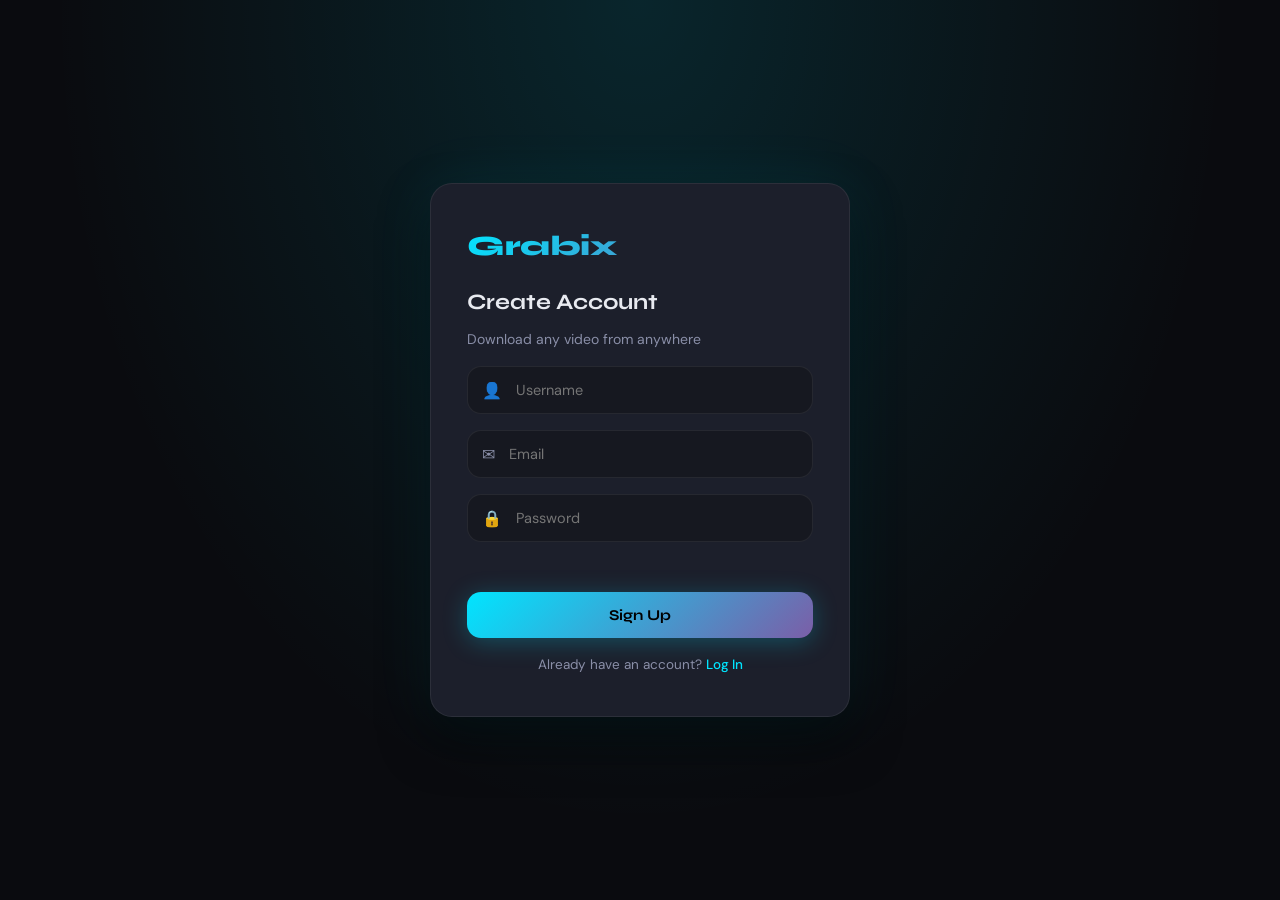
==== index.html @ 86f29184 "Add files via upload" ====
<!DOCTYPE html>
<html lang="en">
<head>
  <meta charset="UTF-8"/>
  <meta name="viewport" content="width=device-width, initial-scale=1.0"/>
  <title>Grabix — Online Video Downloader</title>
  <link href="https://fonts.googleapis.com/css2?family=Syne:wght@400;600;700;800&family=DM+Sans:wght@300;400;500&display=swap" rel="stylesheet"/>
  <script src="https://cdn.jsdelivr.net/npm/@emailjs/browser@4/dist/email.min.js" crossorigin="anonymous"></script>
  <style>
/* ================================================================
   GRABIX – style.css  (Online Video Downloader Edition)
================================================================ */
:root {
  --bg:        #0a0b0f;
  --bg2:       #101218;
  --bg3:       #161820;
  --surface:   #1c1f2b;
  --surface2:  #232638;
  --border:    rgba(255,255,255,0.07);
  --accent:    #00e5ff;
  --accent2:   #7b5ea7;
  --accent3:   #ff4d6d;
  --text:      #e8eaf0;
  --text-dim:  #8a8fa8;
  --success:   #00e676;
  --radius:    14px;
  --radius-lg: 22px;
  --nav-h:     68px;
  --transition:0.3s cubic-bezier(0.4,0,0.2,1);
}
*,*::before,*::after{box-sizing:border-box;margin:0;padding:0;}
html{scroll-behavior:smooth;}
body{background:var(--bg);color:var(--text);font-family:'DM Sans',sans-serif;font-size:16px;line-height:1.6;min-height:100vh;overflow-x:hidden;}
a{cursor:pointer;text-decoration:none;}
ul{list-style:none;}
input,textarea,button,select{font-family:inherit;}
.hidden{display:none!important;}

/* Particle canvas */
#particleCanvas{position:fixed;inset:0;z-index:0;pointer-events:none;}

/* ================================================================
   AUTH
================================================================ */
.auth-overlay{position:fixed;inset:0;z-index:100;display:flex;align-items:center;justify-content:center;background:radial-gradient(ellipse at 50% 0%,rgba(0,229,255,.12) 0%,transparent 65%),var(--bg);padding:20px;}
.auth-card{display:none;flex-direction:column;gap:16px;background:var(--surface);border:1px solid var(--border);border-radius:var(--radius-lg);padding:40px 36px;width:100%;max-width:420px;box-shadow:0 0 60px rgba(0,229,255,.08),0 24px 48px rgba(0,0,0,.5);animation:cardIn .45s cubic-bezier(0.34,1.56,0.64,1) both;}
.auth-card.active{display:flex;}
@keyframes cardIn{from{opacity:0;transform:translateY(28px) scale(.96)}to{opacity:1;transform:translateY(0) scale(1)}}
.auth-logo{font-family:'Syne',sans-serif;font-size:28px;font-weight:800;letter-spacing:-.5px;background:linear-gradient(135deg,var(--accent),var(--accent2));-webkit-background-clip:text;-webkit-text-fill-color:transparent;background-clip:text;}
.auth-card h2{font-family:'Syne',sans-serif;font-size:22px;font-weight:700;}
.auth-sub{color:var(--text-dim);font-size:14px;margin-top:-8px;}
.input-group{position:relative;display:flex;align-items:center;background:var(--bg3);border:1px solid var(--border);border-radius:var(--radius);overflow:hidden;transition:border-color var(--transition),box-shadow var(--transition);}
.input-group:focus-within{border-color:var(--accent);box-shadow:0 0 0 3px rgba(0,229,255,.12);}
.input-icon{padding:0 14px;font-size:16px;color:var(--text-dim);flex-shrink:0;user-select:none;}
.input-icon.top{align-self:flex-start;padding-top:14px;}
.input-group input,.input-group textarea{flex:1;background:transparent;border:none;outline:none;color:var(--text);font-size:14.5px;padding:14px 14px 14px 0;}
.input-group textarea{resize:none;}
.auth-error{color:var(--accent3);font-size:13px;min-height:18px;}
.success-msg{color:var(--success);font-size:14px;padding:12px 16px;background:rgba(0,230,118,.08);border-radius:var(--radius);border:1px solid rgba(0,230,118,.2);text-align:center;}
.btn-primary{background:linear-gradient(135deg,var(--accent) 0%,var(--accent2) 100%);color:#000;font-family:'Syne',sans-serif;font-weight:700;font-size:15px;border:none;border-radius:var(--radius);padding:14px 28px;cursor:pointer;transition:transform var(--transition),box-shadow var(--transition),filter var(--transition);box-shadow:0 4px 24px rgba(0,229,255,.25);}
.btn-primary:hover{transform:translateY(-2px);box-shadow:0 8px 32px rgba(0,229,255,.4);filter:brightness(1.1);}
.btn-primary:active{transform:translateY(0);}
.auth-switch{text-align:center;font-size:13.5px;color:var(--text-dim);}
.auth-switch a{color:var(--accent);font-weight:500;}
.auth-switch a:hover{opacity:.75;}

/* ================================================================
   NAVBAR
================================================================ */
.navbar{position:fixed;top:0;left:0;right:0;height:var(--nav-h);z-index:90;display:flex;align-items:center;justify-content:space-between;padding:0 32px;background:rgba(10,11,15,.85);backdrop-filter:blur(18px);border-bottom:1px solid var(--border);}
.nav-logo{font-family:'Syne',sans-serif;font-size:24px;font-weight:800;background:linear-gradient(135deg,var(--accent),var(--accent2));-webkit-background-clip:text;-webkit-text-fill-color:transparent;background-clip:text;}
.nav-links{display:flex;align-items:center;gap:4px;}
.nav-link{color:var(--text-dim);font-size:14.5px;font-weight:500;padding:8px 16px;border-radius:9px;transition:color var(--transition),background var(--transition);display:block;cursor:pointer;}
.nav-link:hover,.nav-link.active{color:var(--text);background:var(--surface2);}
.nav-link.active{color:var(--accent);}
.btn-logout{background:transparent;border:1px solid var(--accent3);color:var(--accent3);font-size:13px;font-weight:600;padding:8px 18px;border-radius:9px;cursor:pointer;transition:background var(--transition),color var(--transition);margin-left:8px;}
.btn-logout:hover{background:var(--accent3);color:#fff;}
.hamburger{display:none;flex-direction:column;gap:5px;background:none;border:none;cursor:pointer;padding:6px;z-index:95;}
.hamburger span{display:block;width:24px;height:2px;background:var(--text);border-radius:2px;transition:transform var(--transition),opacity var(--transition);}
.hamburger.open span:nth-child(1){transform:translateY(7px) rotate(45deg);}
.hamburger.open span:nth-child(2){opacity:0;}
.hamburger.open span:nth-child(3){transform:translateY(-7px) rotate(-45deg);}

/* ================================================================
   SECTIONS
================================================================ */
.section{display:none;min-height:100vh;padding-top:var(--nav-h);}
.section.active-section{display:flex;}

/* ── HOME ── */
#home{align-items:center;justify-content:center;text-align:center;position:relative;overflow:hidden;}
#home::before,#home::after{content:'';position:absolute;border-radius:50%;filter:blur(90px);pointer-events:none;}
#home::before{width:500px;height:500px;background:rgba(0,229,255,.07);top:-100px;left:-120px;}
#home::after{width:400px;height:400px;background:rgba(123,94,167,.1);bottom:-80px;right:-80px;}
.hero-content{position:relative;z-index:2;display:flex;flex-direction:column;align-items:center;gap:24px;max-width:680px;padding:40px 24px;animation:heroIn .7s cubic-bezier(0.34,1.56,0.64,1) both;}
@keyframes heroIn{from{opacity:0;transform:translateY(36px)}to{opacity:1;transform:translateY(0)}}
.hero-badge{display:inline-flex;align-items:center;gap:6px;font-size:13px;font-weight:600;letter-spacing:.5px;text-transform:uppercase;padding:6px 16px;border-radius:99px;background:rgba(0,229,255,.1);border:1px solid rgba(0,229,255,.25);color:var(--accent);}
.hero-title{font-family:'Syne',sans-serif;font-size:clamp(42px,8vw,80px);font-weight:800;line-height:1.05;letter-spacing:-2px;}
.gradient-text{background:linear-gradient(90deg,var(--accent),#a78bfa,var(--accent3));background-size:200%;-webkit-background-clip:text;-webkit-text-fill-color:transparent;background-clip:text;animation:gradShift 4s ease infinite;}
@keyframes gradShift{0%{background-position:0% 50%}50%{background-position:100% 50%}100%{background-position:0% 50%}}
.hero-sub{color:var(--text-dim);font-size:17px;max-width:480px;}

/* CTA Button */
.cta-btn{display:inline-flex;align-items:center;gap:12px;background:linear-gradient(135deg,var(--accent),var(--accent2));color:#000;font-family:'Syne',sans-serif;font-size:18px;font-weight:700;border:none;border-radius:99px;padding:18px 40px;cursor:pointer;transition:transform .25s,box-shadow .25s;box-shadow:0 0 28px rgba(0,229,255,.35);animation:pulse 2.8s ease-in-out infinite;}
.cta-btn:hover{transform:translateY(-3px) scale(1.03);box-shadow:0 0 50px rgba(0,229,255,.55);animation:none;}
.cta-arrow{font-size:20px;transition:transform .2s;}
.cta-btn:hover .cta-arrow{transform:translateX(4px);}
@keyframes pulse{0%,100%{box-shadow:0 0 28px rgba(0,229,255,.35)}50%{box-shadow:0 0 52px rgba(0,229,255,.6)}}

/* Platform badges */
.platform-badges{display:flex;flex-wrap:wrap;justify-content:center;gap:10px;}
.badge{font-size:13px;padding:6px 14px;border-radius:99px;background:var(--surface);border:1px solid var(--border);color:var(--text-dim);transition:border-color var(--transition),color var(--transition);}
.badge:hover{border-color:var(--accent);color:var(--accent);}

/* ── DOWNLOADER SECTION ── */
#downloader{display:none;justify-content:center;}
#downloader.active-section{display:flex;}
.downloader-inner{max-width:760px;width:100%;margin:0 auto;padding:60px 24px 80px;}
.section-title{font-family:'Syne',sans-serif;font-size:clamp(32px,5vw,52px);font-weight:800;letter-spacing:-1.5px;background:linear-gradient(135deg,var(--text) 60%,var(--accent));-webkit-background-clip:text;-webkit-text-fill-color:transparent;background-clip:text;margin-bottom:12px;}
.section-sub{color:var(--text-dim);font-size:16px;margin-bottom:36px;}

/* Tool card */
.dl-tool-card{background:var(--surface);border:1px solid var(--border);border-radius:var(--radius-lg);padding:36px 32px;display:flex;flex-direction:column;gap:20px;box-shadow:0 0 60px rgba(0,229,255,.05);margin-bottom:40px;}

/* URL input */
.url-input-wrap{display:flex;align-items:center;background:var(--bg3);border:1px solid var(--border);border-radius:var(--radius);overflow:hidden;transition:border-color var(--transition),box-shadow var(--transition);}
.url-input-wrap:focus-within{border-color:var(--accent);box-shadow:0 0 0 3px rgba(0,229,255,.12);}
.url-icon{padding:0 14px;font-size:18px;flex-shrink:0;}
.url-input-wrap input{flex:1;background:transparent;border:none;outline:none;color:var(--text);font-size:15px;padding:16px 8px 16px 0;}
.clear-btn{background:none;border:none;color:var(--text-dim);font-size:16px;padding:0 16px;cursor:pointer;transition:color var(--transition);}
.clear-btn:hover{color:var(--accent3);}

/* Options row */
.options-row{display:flex;gap:16px;}
.option-group{flex:1;display:flex;flex-direction:column;gap:8px;}
.option-group label{font-size:12px;font-weight:600;text-transform:uppercase;letter-spacing:.5px;color:var(--text-dim);}
.option-group select{background:var(--bg3);border:1px solid var(--border);border-radius:var(--radius);color:var(--text);font-size:14px;padding:12px 14px;outline:none;cursor:pointer;transition:border-color var(--transition);}
.option-group select:focus{border-color:var(--accent);}

/* Grab button */
.grab-btn{display:flex;align-items:center;justify-content:center;gap:12px;background:linear-gradient(135deg,var(--accent),var(--accent2));color:#000;font-family:'Syne',sans-serif;font-size:18px;font-weight:700;border:none;border-radius:var(--radius);padding:18px;cursor:pointer;position:relative;overflow:hidden;transition:transform .25s,box-shadow .25s,filter .25s;box-shadow:0 4px 28px rgba(0,229,255,.3);}
.grab-btn::after{content:'';position:absolute;top:-50%;left:-75%;width:50%;height:200%;background:linear-gradient(90deg,transparent,rgba(255,255,255,.2),transparent);transform:skewX(-20deg);transition:left .6s ease;}
.grab-btn:hover::after{left:130%;}
.grab-btn:hover{transform:translateY(-2px);box-shadow:0 8px 40px rgba(0,229,255,.5);filter:brightness(1.08);}
.grab-btn:active{transform:scale(.98);}
.grab-btn:disabled{opacity:.5;cursor:not-allowed;}
.grab-icon{font-size:20px;}

/* Status */
.grab-status{padding:14px 18px;border-radius:var(--radius);font-size:14.5px;text-align:center;background:var(--bg3);border:1px solid var(--border);animation:fadeIn .3s ease;}
.grab-status.loading{color:var(--accent);border-color:rgba(0,229,255,.2);}
.grab-status.error{color:var(--accent3);border-color:rgba(255,77,109,.2);background:rgba(255,77,109,.06);}
@keyframes fadeIn{from{opacity:0}to{opacity:1}}

/* Result card */
.result-card{background:var(--bg3);border:1px solid rgba(0,229,255,.2);border-radius:var(--radius);padding:20px;display:flex;align-items:center;justify-content:space-between;gap:16px;animation:fadeIn .4s ease;}
.result-info{display:flex;align-items:center;gap:14px;flex:1;min-width:0;}
.result-thumb{width:80px;height:52px;object-fit:cover;border-radius:8px;flex-shrink:0;background:var(--surface2);}
.result-meta{min-width:0;}
.result-title{font-size:14px;font-weight:600;white-space:nowrap;overflow:hidden;text-overflow:ellipsis;margin-bottom:4px;}
.result-site{font-size:12px;color:var(--accent);text-transform:uppercase;letter-spacing:.5px;}
.dl-link-btn{display:inline-flex;align-items:center;gap:8px;background:linear-gradient(135deg,var(--accent),var(--accent2));color:#000;font-family:'Syne',sans-serif;font-weight:700;font-size:14px;padding:12px 22px;border-radius:99px;white-space:nowrap;transition:transform .2s,box-shadow .2s;box-shadow:0 4px 16px rgba(0,229,255,.25);}
.dl-link-btn:hover{transform:translateY(-2px);box-shadow:0 8px 28px rgba(0,229,255,.4);}

/* How it works */
.how-grid{display:grid;grid-template-columns:repeat(3,1fr);gap:16px;}
.how-card{background:var(--surface);border:1px solid var(--border);border-radius:var(--radius-lg);padding:28px 22px;text-align:center;transition:border-color var(--transition),transform var(--transition);}
.how-card:hover{border-color:rgba(0,229,255,.3);transform:translateY(-3px);}
.how-num{display:inline-flex;align-items:center;justify-content:center;width:40px;height:40px;border-radius:50%;background:linear-gradient(135deg,var(--accent),var(--accent2));color:#000;font-family:'Syne',sans-serif;font-weight:800;font-size:18px;margin-bottom:12px;}
.how-card h3{font-family:'Syne',sans-serif;font-weight:700;font-size:16px;margin-bottom:8px;}
.how-card p{color:var(--text-dim);font-size:13.5px;line-height:1.6;}

/* ── ABOUT ── */
#about{display:none;justify-content:center;}
#about.active-section{display:flex;}
.section-inner{max-width:860px;width:100%;margin:0 auto;padding:80px 24px 100px;}
.about-grid{display:grid;grid-template-columns:repeat(3,1fr);gap:20px;}
.about-card{background:var(--surface);border:1px solid var(--border);border-radius:var(--radius-lg);padding:32px 28px;display:flex;flex-direction:column;gap:12px;transition:border-color var(--transition),transform var(--transition);}
.about-card:hover{border-color:rgba(0,229,255,.3);transform:translateY(-4px);}
.about-card.full-width{grid-column:1/-1;}
.about-icon{font-size:32px;}
.about-card h3{font-family:'Syne',sans-serif;font-size:17px;font-weight:700;}
.about-card p{color:var(--text-dim);font-size:14.5px;line-height:1.7;}

/* ── CONTACT ── */
#contact{display:none;justify-content:center;}
#contact.active-section{display:flex;}
.contact-card{background:var(--surface);border:1px solid var(--border);border-radius:var(--radius-lg);padding:48px 40px;display:flex;flex-direction:column;gap:16px;}
.textarea-group{align-items:flex-start;}

/* ================================================================
   RESPONSIVE
================================================================ */
@media(max-width:768px){
  .navbar{padding:0 20px;}
  .hamburger{display:flex;}
  .nav-links{position:fixed;top:var(--nav-h);left:0;right:0;flex-direction:column;background:rgba(16,18,24,.97);backdrop-filter:blur(20px);padding:20px 24px 32px;gap:6px;border-bottom:1px solid var(--border);transform:translateY(-110%);transition:transform var(--transition);}
  .nav-links.open{transform:translateY(0);}
  .nav-link{padding:12px 16px;font-size:16px;}
  .btn-logout{width:100%;margin:8px 0 0;padding:12px;font-size:15px;}
  .auth-card{padding:32px 24px;}
  .about-grid{grid-template-columns:1fr;}
  .how-grid{grid-template-columns:1fr;}
  .options-row{flex-direction:column;}
  .contact-card{padding:32px 24px;}
  .dl-tool-card{padding:24px 18px;}
  .result-card{flex-direction:column;align-items:flex-start;}
  .dl-link-btn{width:100%;justify-content:center;}
}

  </style>
</head>
<body>
  <canvas id="particleCanvas"></canvas>

  <!-- AUTH -->
  <div id="authOverlay" class="auth-overlay">
    <div id="signupCard" class="auth-card active">
      <div class="auth-logo">Grabix</div>
      <h2>Create Account</h2>
      <p class="auth-sub">Download any video from anywhere</p>
      <div class="input-group"><span class="input-icon">&#128100;</span><input type="text" id="su-username" placeholder="Username" autocomplete="off"/></div>
      <div class="input-group"><span class="input-icon">&#9993;</span><input type="email" id="su-email" placeholder="Email" autocomplete="off"/></div>
      <div class="input-group"><span class="input-icon">&#128274;</span><input type="password" id="su-password" placeholder="Password"/></div>
      <div id="su-error" class="auth-error"></div>
      <button class="btn-primary" onclick="handleSignup()">Sign Up</button>
      <p class="auth-switch">Already have an account? <a onclick="showLogin()">Log In</a></p>
    </div>
    <div id="loginCard" class="auth-card">
      <div class="auth-logo">Grabix</div>
      <h2>Welcome Back</h2>
      <p class="auth-sub">Sign in to start downloading</p>
      <div class="input-group"><span class="input-icon">&#9993;</span><input type="email" id="li-email" placeholder="Email" autocomplete="off"/></div>
      <div class="input-group"><span class="input-icon">&#128274;</span><input type="password" id="li-password" placeholder="Password"/></div>
      <div id="li-error" class="auth-error"></div>
      <button class="btn-primary" onclick="handleLogin()">Log In</button>
      <p class="auth-switch">New here? <a onclick="showSignup()">Create an account</a></p>
    </div>
  </div>

  <!-- MAIN APP -->
  <div id="mainApp" class="hidden">
    <nav class="navbar">
      <div class="nav-logo">Grabix</div>
      <button class="hamburger" id="hamburger" onclick="toggleMenu()"><span></span><span></span><span></span></button>
      <ul class="nav-links" id="navLinks">
        <li><a class="nav-link active" onclick="navigate('home')">Home</a></li>
        <li><a class="nav-link" onclick="navigate('downloader')">Downloader</a></li>
        <li><a class="nav-link" onclick="navigate('about')">About Us</a></li>
        <li><a class="nav-link" onclick="navigate('contact')">Contact Support</a></li>
        <li><button class="btn-logout" onclick="logout()">Logout</button></li>
      </ul>
    </nav>

    <!-- HOME -->
    <section id="home" class="section active-section">
      <div class="hero-content">
        <div class="hero-badge">&#9889; Paste &middot; Grab &middot; Done</div>
        <h1 class="hero-title">Download Any<br/><span class="gradient-text">Video Online</span></h1>
        <p class="hero-sub">YouTube, TikTok, Twitter, Instagram and 1000+ sites &mdash; no software, no installs, right in your browser.</p>
        <button class="cta-btn" onclick="navigate('downloader')"><span>Start Downloading</span><span class="cta-arrow">&rarr;</span></button>
        <div class="platform-badges">
          <span class="badge">&#9654; YouTube</span>
          <span class="badge">&#9835; TikTok</span>
          <span class="badge">&#120143; Twitter</span>
          <span class="badge">&#128247; Instagram</span>
          <span class="badge">&#127916; Vimeo</span>
          <span class="badge">+ 1000 more</span>
        </div>
      </div>
    </section>

    <!-- DOWNLOADER -->
    <section id="downloader" class="section">
      <div class="section-inner downloader-inner">
        <h2 class="section-title">Video Downloader</h2>
        <p class="section-sub">Paste any video link and grab it instantly.</p>
        <div class="dl-tool-card">
          <div class="url-input-wrap">
            <span class="url-icon">&#128279;</span>
            <input type="url" id="videoUrl" placeholder="https://youtube.com/watch?v=... or any video URL" autocomplete="off" onkeydown="if(event.key==='Enter') grabVideo()"/>
            <button class="clear-btn" onclick="clearUrl()">&#10005;</button>
          </div>
          <div class="options-row">
            <div class="option-group">
              <label>Quality</label>
              <select id="qualitySelect">
                <option value="max">Best Quality</option>
                <option value="1080">1080p</option>
                <option value="720">720p</option>
                <option value="480">480p</option>
                <option value="360">360p</option>
              </select>
            </div>
            <div class="option-group">
              <label>Format</label>
              <select id="formatSelect">
                <option value="auto">Auto (Best)</option>
                <option value="mp4">MP4</option>
                <option value="mp3">Audio Only (MP3)</option>
              </select>
            </div>
          </div>
          <button class="grab-btn" id="grabBtn" onclick="grabVideo()">
            <span class="grab-icon">&#11015;</span>
            <span class="grab-label">Grab Video</span>
          </button>
          <div id="grabStatus" class="grab-status hidden"></div>
          <div id="resultCard" class="result-card hidden">
            <div class="result-info">
              <img id="resultThumb" src="" alt="" class="result-thumb"/>
              <div class="result-meta">
                <p id="resultTitle" class="result-title"></p>
                <p id="resultSite" class="result-site"></p>
              </div>
            </div>
            <a id="downloadLink" class="dl-link-btn" target="_blank" rel="noopener">&#11015; Download</a>
          </div>
        </div>
        <div class="how-grid">
          <div class="how-card"><span class="how-num">1</span><h3>Paste URL</h3><p>Copy the link of any video from YouTube, TikTok, Instagram or 1000+ sites.</p></div>
          <div class="how-card"><span class="how-num">2</span><h3>Pick Quality</h3><p>Choose your preferred resolution and format.</p></div>
          <div class="how-card"><span class="how-num">3</span><h3>Download</h3><p>Hit Grab and your video saves directly to your device.</p></div>
        </div>
      </div>
    </section>

    <!-- ABOUT -->
    <section id="about" class="section">
      <div class="section-inner">
        <h2 class="section-title">About Us</h2>
        <div class="about-grid">
          <div class="about-card"><span class="about-icon">&#128640;</span><h3>Lightning Fast</h3><p>Grabix fetches your video directly from the source &mdash; no waiting, no queues.</p></div>
          <div class="about-card"><span class="about-icon">&#128272;</span><h3>Private &amp; Secure</h3><p>We never store your URLs or downloaded files.</p></div>
          <div class="about-card"><span class="about-icon">&#127757;</span><h3>1000+ Sites</h3><p>YouTube, TikTok, Twitter/X, Instagram, Facebook, Vimeo, Reddit and more.</p></div>
          <div class="about-card full-width"><span class="about-icon">&#128161;</span><h3>Our Story</h3><p>Grabix was built with one mission: make saving videos effortless. No installs, no ads, no bloat &mdash; just paste a link and get your video.</p></div>
        </div>
      </div>
    </section>

    <!-- CONTACT -->
    <section id="contact" class="section">
      <div class="section-inner">
        <h2 class="section-title">Contact Support</h2>
        <p class="section-sub">Having trouble? We&rsquo;re here to help 24/7.</p>
        <div class="contact-card">
          <div class="input-group"><span class="input-icon">&#128100;</span><input type="text" id="c-name" placeholder="Your Name"/></div>
          <div class="input-group"><span class="input-icon">&#9993;</span><input type="email" id="c-email" placeholder="Your Email"/></div>
          <div class="input-group textarea-group"><span class="input-icon top">&#128172;</span><textarea id="c-msg" placeholder="Your message..." rows="5"></textarea></div>
          <div id="contact-error" class="auth-error"></div>
          <button class="btn-primary" onclick="submitContact()">Send Message</button>
          <div id="contact-success" class="success-msg hidden">&#10003; Message sent! We'll get back to you within 24 hours.</div>
        </div>
      </div>
    </section>
  </div>

  <script>
/* GRABIX - script.js */

document.addEventListener('DOMContentLoaded', function() {
  initParticles();
  checkSession();
  initEmailJS();
});

/* AUTH */
var _memUsers = [];
var _memSession = false;

function getUsers() {
  try { return JSON.parse(localStorage.getItem('grabix_users') || '[]'); }
  catch(e) { return _memUsers; }
}
function saveUsers(u) {
  _memUsers = u;
  try { localStorage.setItem('grabix_users', JSON.stringify(u)); } catch(e) {}
}
function setSession(email) {
  _memSession = email;
  try { localStorage.setItem('grabix_session', email); } catch(e) {}
}
function getSession() {
  if (_memSession) return _memSession;
  try { return localStorage.getItem('grabix_session'); } catch(e) { return null; }
}
function clearSession() {
  _memSession = false;
  try { localStorage.removeItem('grabix_session'); } catch(e) {}
}

function checkSession() {
  if (getSession()) showApp();
}

function showLogin() {
  document.getElementById('signupCard').classList.remove('active');
  document.getElementById('loginCard').classList.add('active');
  clearErrors();
}
function showSignup() {
  document.getElementById('loginCard').classList.remove('active');
  document.getElementById('signupCard').classList.add('active');
  clearErrors();
}
function clearErrors() {
  document.getElementById('su-error').textContent = '';
  document.getElementById('li-error').textContent = '';
}

function handleSignup() {
  var username = document.getElementById('su-username').value.trim();
  var email    = document.getElementById('su-email').value.trim().toLowerCase();
  var password = document.getElementById('su-password').value;
  var errEl    = document.getElementById('su-error');

  // Check all fields filled
  if (!username || !email || !password) {
    errEl.textContent = 'Please fill in all fields.';
    return;
  }

  // Validate username (min 3 chars, no spaces)
  if (username.length < 3) {
    errEl.textContent = 'Username must be at least 3 characters.';
    return;
  }

  // Validate email format
  var emailRegex = /^[^\s@]+@[^\s@]+\.[^\s@]{2,}$/;
  if (!emailRegex.test(email)) {
    errEl.textContent = 'Please enter a valid email address (e.g. name@gmail.com).';
    return;
  }

  // Validate password strength
  if (password.length < 8) {
    errEl.textContent = 'Password must be at least 8 characters.';
    return;
  }
  if (!/[A-Z]/.test(password)) {
    errEl.textContent = 'Password must contain at least one uppercase letter.';
    return;
  }
  if (!/[0-9]/.test(password)) {
    errEl.textContent = 'Password must contain at least one number.';
    return;
  }

  var users = getUsers();
  if (users.find(function(u){ return u.email === email; })) {
    errEl.textContent = 'An account with this email already exists.';
    return;
  }

  users.push({ username: username, email: email, password: password });
  saveUsers(users);
  setSession(email);
  showApp();
}

function handleLogin() {
  var email    = document.getElementById('li-email').value.trim().toLowerCase();
  var password = document.getElementById('li-password').value;
  var errEl    = document.getElementById('li-error');
  if (!email || !password) { errEl.textContent = 'Please fill in all fields.'; return; }
  var user = getUsers().find(function(u){ return u.email === email && u.password === password; });
  if (!user) { errEl.textContent = 'Incorrect email or password.'; return; }
  setSession(email);
  showApp();
}

function logout() { clearSession(); location.reload(); }

function showApp() {
  var overlay = document.getElementById('authOverlay');
  overlay.style.transition = 'opacity 0.5s ease';
  overlay.style.opacity = '0';
  setTimeout(function() {
    overlay.classList.add('hidden');
    document.getElementById('mainApp').classList.remove('hidden');
    navigate('home');
  }, 500);
}

/* NAVIGATION */
function navigate(id) {
  document.querySelectorAll('.section').forEach(function(s) {
    s.classList.remove('active-section');
    s.style.display = 'none';
  });
  var target = document.getElementById(id);
  if (target) {
    target.style.display = 'flex';
    requestAnimationFrame(function(){ target.classList.add('active-section'); });
  }
  document.querySelectorAll('.nav-link').forEach(function(a) {
    a.classList.remove('active');
    if (a.getAttribute('onclick') && a.getAttribute('onclick').indexOf("'" + id + "'") !== -1) {
      a.classList.add('active');
    }
  });
  closeMenu();
}

function toggleMenu() {
  document.getElementById('hamburger').classList.toggle('open');
  document.getElementById('navLinks').classList.toggle('open');
}
function closeMenu() {
  document.getElementById('hamburger').classList.remove('open');
  document.getElementById('navLinks').classList.remove('open');
}

/* VIDEO DOWNLOADER - powered by Cobalt API */
function clearUrl() {
  document.getElementById('videoUrl').value = '';
  document.getElementById('videoUrl').focus();
  document.getElementById('grabStatus').classList.add('hidden');
  document.getElementById('resultCard').classList.add('hidden');
}

function grabVideo() {
  var url      = document.getElementById('videoUrl').value.trim();
  var statusEl = document.getElementById('grabStatus');
  var resultEl = document.getElementById('resultCard');
  var grabBtn  = document.getElementById('grabBtn');

  resultEl.classList.add('hidden');
  statusEl.className = 'grab-status loading';
  statusEl.classList.remove('hidden');
  statusEl.textContent = 'Fetching video info...';

  if (!url) { showError('Please paste a video URL first.'); return; }
  if (url.indexOf('http') !== 0) { showError('Please enter a valid URL starting with https://'); return; }

  grabBtn.disabled = true;
  grabBtn.querySelector('.grab-label').textContent = 'Processing...';

  // Get video info from our server
  fetch('/info', {
    method: 'POST',
    headers: { 'Content-Type': 'application/json' },
    body: JSON.stringify({ url: url })
  })
  .then(function(r) { return r.json(); })
  .then(function(info) {
    if (info.error) {
      // Still show the result card with cobalt fallback
    }
    var site  = info.site || extractSiteFromUrl(url);
    var title = info.title || (site + ' video');
    var ytId  = extractYouTubeId(url);
    var thumb = info.thumbnail || (ytId ? 'https://img.youtube.com/vi/' + ytId + '/mqdefault.jpg' : '');

    statusEl.classList.add('hidden');
    document.getElementById('resultTitle').textContent = title;
    document.getElementById('resultSite').textContent  = site + ' - Click Download to save';

    var thumbEl = document.getElementById('resultThumb');
    if (thumb) { thumbEl.src = thumb; thumbEl.style.display = 'block'; }
    else { thumbEl.style.display = 'none'; }

    var dlLink = document.getElementById('downloadLink');
    dlLink.href = '#';
    dlLink.textContent = 'Download Video';
    dlLink.onclick = function(e) {
      e.preventDefault();
      var isYT = url.indexOf('youtube.com') !== -1 || url.indexOf('youtu.be') !== -1;
      if (isYT) {
        window.open('https://loader.to/en//' + encodeURIComponent(url), '_blank');
      } else {
        window.open('https://cobalt.tools/#' + encodeURIComponent(url), '_blank');
      }
    };

    resultEl.classList.remove('hidden');
    grabBtn.disabled = false;
    grabBtn.querySelector('.grab-label').textContent = 'Grab Video';
    playSuccessSound();
  })
  .catch(function() {
    // Even on error, show cobalt fallback
    var site  = extractSiteFromUrl(url);
    var ytId  = extractYouTubeId(url);
    var thumb = ytId ? 'https://img.youtube.com/vi/' + ytId + '/mqdefault.jpg' : '';

    statusEl.classList.add('hidden');
    document.getElementById('resultTitle').textContent = site + ' video ready';
    document.getElementById('resultSite').textContent  = 'Click Download to save';

    var thumbEl = document.getElementById('resultThumb');
    if (thumb) { thumbEl.src = thumb; thumbEl.style.display = 'block'; }
    else { thumbEl.style.display = 'none'; }

    var dlLink = document.getElementById('downloadLink');
    dlLink.href = '#';
    dlLink.textContent = 'Download Video';
    dlLink.onclick = function(e) {
      e.preventDefault();
      var isYT = url.indexOf('youtube.com') !== -1 || url.indexOf('youtu.be') !== -1;
      if (isYT) {
        window.open('https://loader.to/en//' + encodeURIComponent(url), '_blank');
      } else {
        window.open('https://cobalt.tools/#' + encodeURIComponent(url), '_blank');
      }
    };

    resultEl.classList.remove('hidden');
    grabBtn.disabled = false;
    grabBtn.querySelector('.grab-label').textContent = 'Grab Video';
    playSuccessSound();
  });
}
function showResult(title, site, thumb, dlUrl) {
  var statusEl = document.getElementById('grabStatus');
  var resultEl = document.getElementById('resultCard');
  statusEl.classList.add('hidden');
  document.getElementById('resultTitle').textContent = title || 'Video Ready';
  document.getElementById('resultSite').textContent  = site  || 'Download ready';
  var thumbEl = document.getElementById('resultThumb');
  if (thumb) { thumbEl.src = thumb; thumbEl.style.display = 'block'; }
  else { thumbEl.style.display = 'none'; }
  var dlLink = document.getElementById('downloadLink');
  dlLink.href = dlUrl;
  dlLink.setAttribute('download', '');
  resultEl.classList.remove('hidden');
}

function showError(msg) {
  var statusEl = document.getElementById('grabStatus');
  statusEl.className = 'grab-status error';
  statusEl.textContent = msg;
  statusEl.classList.remove('hidden');
  document.getElementById('resultCard').classList.add('hidden');
}

function extractSiteFromUrl(url) {
  try {
    var host = new URL(url).hostname.replace('www.', '');
    if (host.indexOf('youtube') !== -1 || host.indexOf('youtu.be') !== -1) return 'YouTube';
    if (host.indexOf('tiktok') !== -1)    return 'TikTok';
    if (host.indexOf('twitter') !== -1 || host.indexOf('x.com') !== -1) return 'Twitter / X';
    if (host.indexOf('instagram') !== -1) return 'Instagram';
    if (host.indexOf('vimeo') !== -1)     return 'Vimeo';
    if (host.indexOf('reddit') !== -1)    return 'Reddit';
    if (host.indexOf('facebook') !== -1)  return 'Facebook';
    return host;
  } catch(e) { return 'Video'; }
}

function extractYouTubeId(url) {
  var m = url.match(/(?:v=|youtu\.be\/|\/embed\/)([a-zA-Z0-9_-]{11})/);
  return m ? m[1] : null;
}

/* EMAILJS */
var EMAILJS_PUBLIC_KEY  = 'I9hb3IS78zZgyT-pk';
var EMAILJS_SERVICE_ID  = 'service_b2tf0va';
var EMAILJS_TEMPLATE_ID = 'template_v06c0rh';
var TO_EMAIL            = 'yards1237@gmail.com';

function initEmailJS() {
  window.addEventListener('load', function() {
    if (typeof emailjs !== 'undefined') emailjs.init({ publicKey: EMAILJS_PUBLIC_KEY });
  });
}

function submitContact() {
  var name   = document.getElementById('c-name').value.trim();
  var email  = document.getElementById('c-email').value.trim();
  var msg    = document.getElementById('c-msg').value.trim();
  var errEl  = document.getElementById('contact-error');
  var sucEl  = document.getElementById('contact-success');
  var btn    = document.querySelector('#contact .btn-primary');

  errEl.textContent = '';
  sucEl.classList.add('hidden');

  if (!name || !email || !msg) { errEl.textContent = 'Please fill in all fields.'; return; }
  if (typeof emailjs === 'undefined') { errEl.textContent = 'Email service not loaded. Check your internet.'; return; }

  btn.disabled = true;
  btn.textContent = 'Sending...';
  emailjs.init({ publicKey: EMAILJS_PUBLIC_KEY });

  emailjs.send(EMAILJS_SERVICE_ID, EMAILJS_TEMPLATE_ID, {
    from_name:  name,
    from_email: email,
    message:    msg,
    to_email:   TO_EMAIL,
    reply_to:   email,
  }).then(function() {
    sucEl.classList.remove('hidden');
    document.getElementById('c-name').value  = '';
    document.getElementById('c-email').value = '';
    document.getElementById('c-msg').value   = '';
  }).catch(function(err) {
    console.error('EmailJS error:', err);
    errEl.textContent = 'Failed to send. Please try again.';
  }).finally(function() {
    btn.disabled = false;
    btn.textContent = 'Send Message';
  });
}

/* SOUND */
var _ctx = null;
function getAudioCtx() {
  if (!_ctx) _ctx = new (window.AudioContext || window.webkitAudioContext)();
  return _ctx;
}
function playSuccessSound() {
  try {
    var ctx = getAudioCtx();
    [523, 659, 784, 1047].forEach(function(freq, i) {
      var osc = ctx.createOscillator();
      var gain = ctx.createGain();
      osc.connect(gain); gain.connect(ctx.destination);
      var t = ctx.currentTime + i * 0.1;
      osc.type = 'sine';
      osc.frequency.setValueAtTime(freq, t);
      gain.gain.setValueAtTime(0.12, t);
      gain.gain.exponentialRampToValueAtTime(0.001, t + 0.3);
      osc.start(t); osc.stop(t + 0.32);
    });
  } catch(e) {}
}

/* PARTICLES */
function initParticles() {
  var canvas = document.getElementById('particleCanvas');
  if (!canvas) return;
  var ctx = canvas.getContext('2d');
  function resize() { canvas.width = window.innerWidth; canvas.height = window.innerHeight; }
  resize();
  window.addEventListener('resize', resize);
  var COUNT = 70, COLOR = '0, 229, 255', CONNECT = 130;
  var particles = [];
  for (var i = 0; i < COUNT; i++) {
    particles.push({
      x: Math.random() * canvas.width,
      y: Math.random() * canvas.height,
      r: Math.random() * 1.8 + 0.4,
      vx: (Math.random() - 0.5) * 0.35,
      vy: (Math.random() - 0.5) * 0.35,
      a: Math.random() * 0.5 + 0.1
    });
  }
  function draw() {
    ctx.clearRect(0, 0, canvas.width, canvas.height);
    particles.forEach(function(p) {
      p.x += p.vx; p.y += p.vy;
      if (p.x < 0) p.x = canvas.width;
      if (p.x > canvas.width) p.x = 0;
      if (p.y < 0) p.y = canvas.height;
      if (p.y > canvas.height) p.y = 0;
      ctx.beginPath();
      ctx.arc(p.x, p.y, p.r, 0, Math.PI * 2);
      ctx.fillStyle = 'rgba(' + COLOR + ',' + p.a + ')';
      ctx.fill();
    });
    for (var i = 0; i < particles.length; i++) {
      for (var j = i + 1; j < particles.length; j++) {
        var dx = particles[i].x - particles[j].x;
        var dy = particles[i].y - particles[j].y;
        var dist = Math.sqrt(dx*dx + dy*dy);
        if (dist < CONNECT) {
          ctx.beginPath();
          ctx.moveTo(particles[i].x, particles[i].y);
          ctx.lineTo(particles[j].x, particles[j].y);
          ctx.strokeStyle = 'rgba(' + COLOR + ',' + (1-dist/CONNECT)*0.18 + ')';
          ctx.lineWidth = 0.8;
          ctx.stroke();
        }
      }
    }
    requestAnimationFrame(draw);
  }
  draw();
}

</script>
</body>
</html>
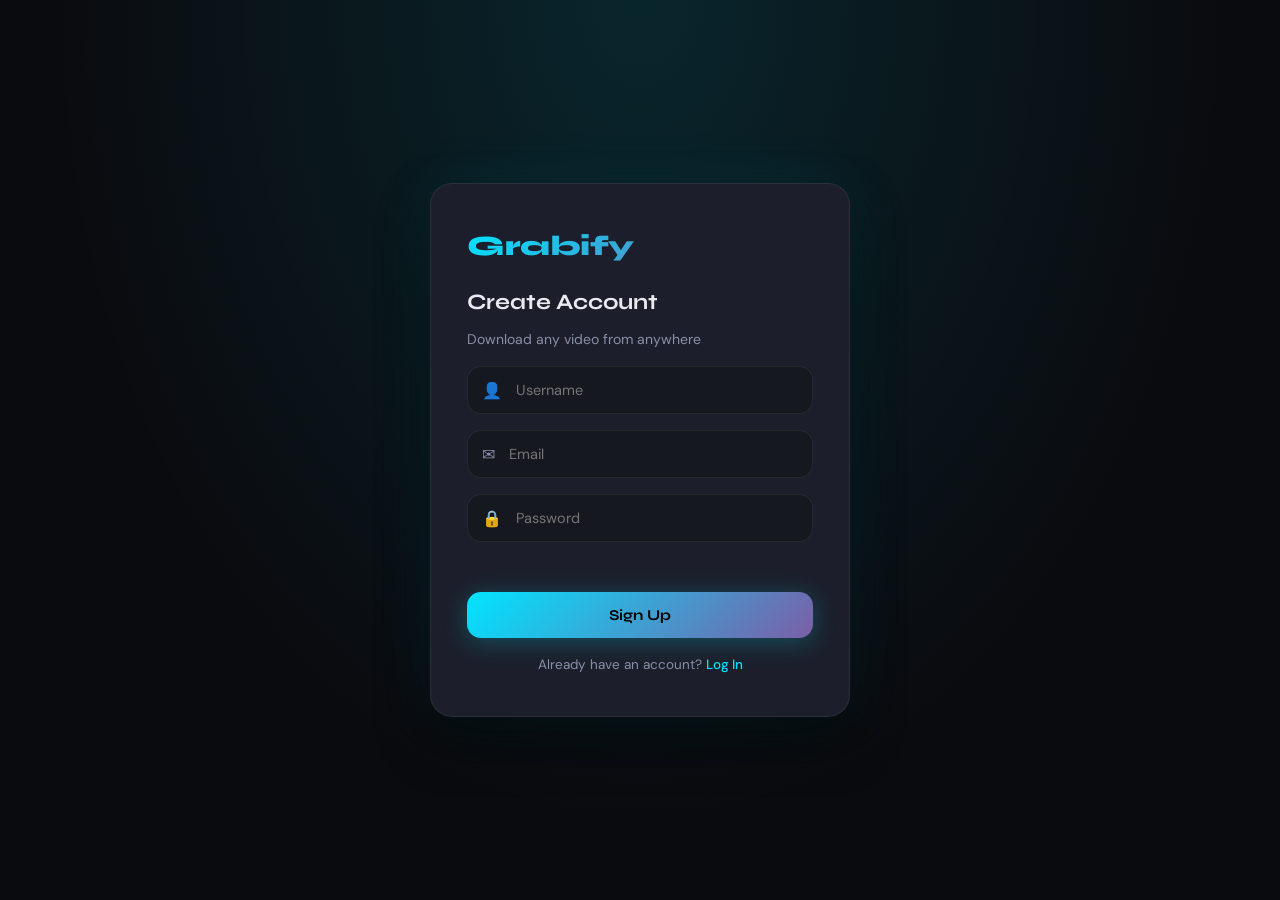
==== commit d57dfea6: "Rename Grabix to Grabify in index.html" ====
--- a/index.html
+++ b/index.html
@@ -3,12 +3,12 @@
 <head>
   <meta charset="UTF-8"/>
   <meta name="viewport" content="width=device-width, initial-scale=1.0"/>
-  <title>Grabix — Online Video Downloader</title>
+  <title>Grabify — Online Video Downloader</title>
   <link href="https://fonts.googleapis.com/css2?family=Syne:wght@400;600;700;800&family=DM+Sans:wght@300;400;500&display=swap" rel="stylesheet"/>
   <script src="https://cdn.jsdelivr.net/npm/@emailjs/browser@4/dist/email.min.js" crossorigin="anonymous"></script>
   <style>
 /* ================================================================
-   GRABIX – style.css  (Online Video Downloader Edition)
+   GRABIFY – style.css  (Online Video Downloader Edition)
 ================================================================ */
 :root {
   --bg:        #0a0b0f;
@@ -216,7 +216,7 @@
   <!-- AUTH -->
   <div id="authOverlay" class="auth-overlay">
     <div id="signupCard" class="auth-card active">
-      <div class="auth-logo">Grabix</div>
+      <div class="auth-logo">Grabify</div>
       <h2>Create Account</h2>
       <p class="auth-sub">Download any video from anywhere</p>
       <div class="input-group"><span class="input-icon">&#128100;</span><input type="text" id="su-username" placeholder="Username" autocomplete="off"/></div>
@@ -227,7 +227,7 @@
       <p class="auth-switch">Already have an account? <a onclick="showLogin()">Log In</a></p>
     </div>
     <div id="loginCard" class="auth-card">
-      <div class="auth-logo">Grabix</div>
+      <div class="auth-logo">Grabify</div>
       <h2>Welcome Back</h2>
       <p class="auth-sub">Sign in to start downloading</p>
       <div class="input-group"><span class="input-icon">&#9993;</span><input type="email" id="li-email" placeholder="Email" autocomplete="off"/></div>
@@ -241,7 +241,7 @@
   <!-- MAIN APP -->
   <div id="mainApp" class="hidden">
     <nav class="navbar">
-      <div class="nav-logo">Grabix</div>
+      <div class="nav-logo">Grabify</div>
       <button class="hamburger" id="hamburger" onclick="toggleMenu()"><span></span><span></span><span></span></button>
       <ul class="nav-links" id="navLinks">
         <li><a class="nav-link active" onclick="navigate('home')">Home</a></li>
@@ -260,7 +260,6 @@
         <p class="hero-sub">YouTube, TikTok, Twitter, Instagram and 1000+ sites &mdash; no software, no installs, right in your browser.</p>
         <button class="cta-btn" onclick="navigate('downloader')"><span>Start Downloading</span><span class="cta-arrow">&rarr;</span></button>
         <div class="platform-badges">
-          <span class="badge">&#9654; YouTube</span>
           <span class="badge">&#9835; TikTok</span>
           <span class="badge">&#120143; Twitter</span>
           <span class="badge">&#128247; Instagram</span>
@@ -330,10 +329,10 @@
       <div class="section-inner">
         <h2 class="section-title">About Us</h2>
         <div class="about-grid">
-          <div class="about-card"><span class="about-icon">&#128640;</span><h3>Lightning Fast</h3><p>Grabix fetches your video directly from the source &mdash; no waiting, no queues.</p></div>
+          <div class="about-card"><span class="about-icon">&#128640;</span><h3>Lightning Fast</h3><p>Grabify fetches your video directly from the source &mdash; no waiting, no queues.</p></div>
           <div class="about-card"><span class="about-icon">&#128272;</span><h3>Private &amp; Secure</h3><p>We never store your URLs or downloaded files.</p></div>
-          <div class="about-card"><span class="about-icon">&#127757;</span><h3>1000+ Sites</h3><p>YouTube, TikTok, Twitter/X, Instagram, Facebook, Vimeo, Reddit and more.</p></div>
-          <div class="about-card full-width"><span class="about-icon">&#128161;</span><h3>Our Story</h3><p>Grabix was built with one mission: make saving videos effortless. No installs, no ads, no bloat &mdash; just paste a link and get your video.</p></div>
+          <div class="about-card"><span class="about-icon">&#127757;</span><h3>1000+ Sites</h3><p>TikTok, Twitter/X, Instagram, Facebook, Vimeo, Reddit and more.</p></div>
+          <div class="about-card full-width"><span class="about-icon">&#128161;</span><h3>Our Story</h3><p>Grabify was built with one mission: make saving videos effortless. No installs, no ads, no bloat &mdash; just paste a link and get your video.</p></div>
         </div>
       </div>
     </section>
@@ -349,14 +348,14 @@
           <div class="input-group textarea-group"><span class="input-icon top">&#128172;</span><textarea id="c-msg" placeholder="Your message..." rows="5"></textarea></div>
           <div id="contact-error" class="auth-error"></div>
           <button class="btn-primary" onclick="submitContact()">Send Message</button>
-          <div id="contact-success" class="success-msg hidden">&#10003; Message sent! We'll get back to you within 24 hours.</div>
+          <div id="contact-success" class="success-msg hidden">&#10003; Message sent! We'll get back to you soon.</div>
         </div>
       </div>
     </section>
   </div>
 
   <script>
-/* GRABIX - script.js */
+/* GRABIFY - script.js */
 
 document.addEventListener('DOMContentLoaded', function() {
   initParticles();
@@ -369,24 +368,24 @@
 var _memSession = false;
 
 function getUsers() {
-  try { return JSON.parse(localStorage.getItem('grabix_users') || '[]'); }
+  try { return JSON.parse(localStorage.getItem('grabify_users') || '[]'); }
   catch(e) { return _memUsers; }
 }
 function saveUsers(u) {
   _memUsers = u;
-  try { localStorage.setItem('grabix_users', JSON.stringify(u)); } catch(e) {}
+  try { localStorage.setItem('grabify_users', JSON.stringify(u)); } catch(e) {}
 }
 function setSession(email) {
   _memSession = email;
-  try { localStorage.setItem('grabix_session', email); } catch(e) {}
+  try { localStorage.setItem('grabify_session', email); } catch(e) {}
 }
 function getSession() {
   if (_memSession) return _memSession;
-  try { return localStorage.getItem('grabix_session'); } catch(e) { return null; }
+  try { return localStorage.getItem('grabify_session'); } catch(e) { return null; }
 }
 function clearSession() {
   _memSession = false;
-  try { localStorage.removeItem('grabix_session'); } catch(e) {}
+  try { localStorage.removeItem('grabify_session'); } catch(e) {}
 }
 
 function checkSession() {
@@ -568,7 +567,7 @@
       e.preventDefault();
       var isYT = url.indexOf('youtube.com') !== -1 || url.indexOf('youtu.be') !== -1;
       if (isYT) {
-        window.open('https://loader.to/en//' + encodeURIComponent(url), '_blank');
+        window.open('https://en.ssyoutube.com/1ab/?url=' + encodeURIComponent(url), '_blank');
       } else {
         window.open('https://cobalt.tools/#' + encodeURIComponent(url), '_blank');
       }
@@ -600,7 +599,7 @@
       e.preventDefault();
       var isYT = url.indexOf('youtube.com') !== -1 || url.indexOf('youtu.be') !== -1;
       if (isYT) {
-        window.open('https://loader.to/en//' + encodeURIComponent(url), '_blank');
+        window.open('https://en.ssyoutube.com/1ab/?url=' + encodeURIComponent(url), '_blank');
       } else {
         window.open('https://cobalt.tools/#' + encodeURIComponent(url), '_blank');
       }
@@ -782,4 +781,4 @@
 
 </script>
 </body>
-</html>+</html>
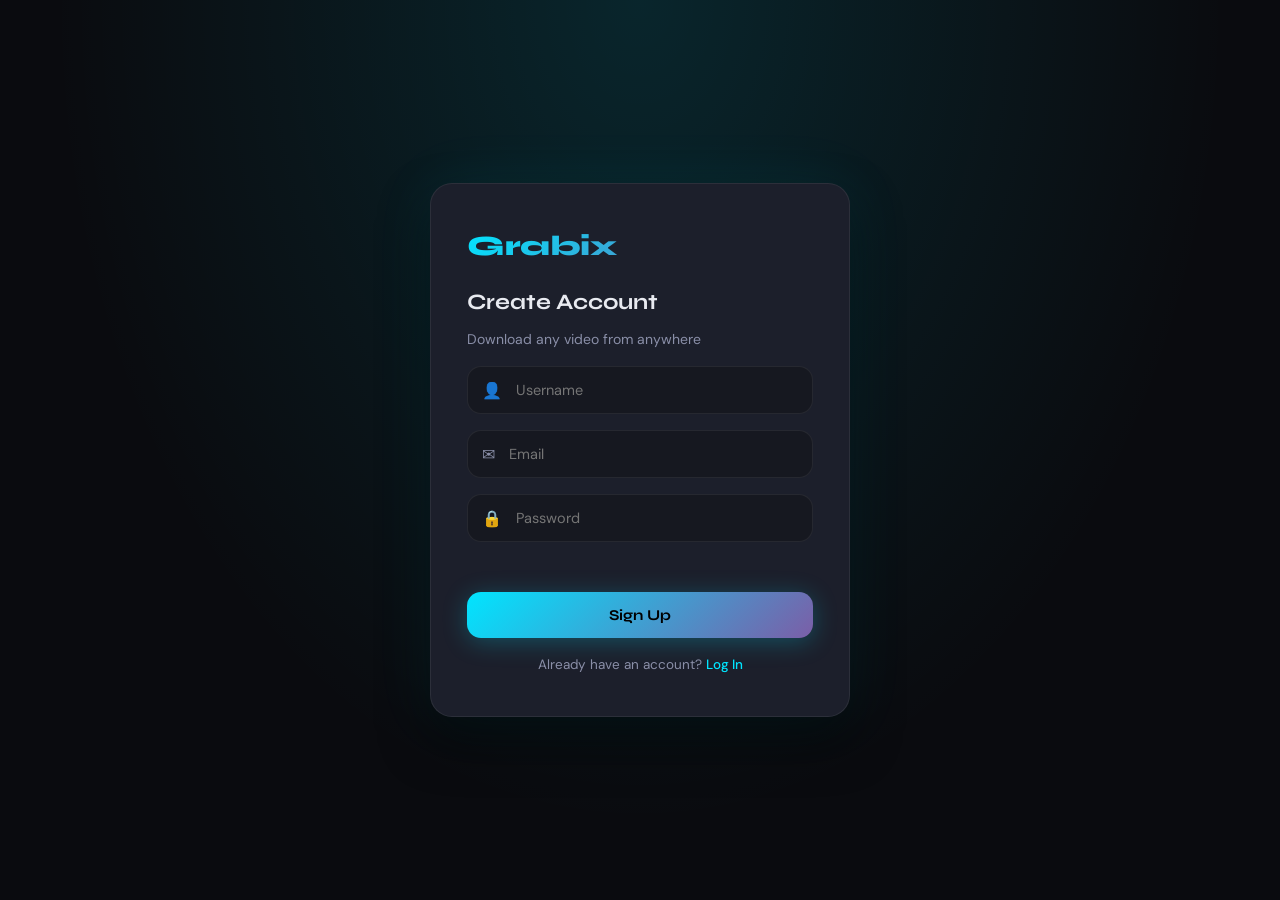
==== commit 7378e33b: "Add files via upload" ====
--- a/index.html
+++ b/index.html
@@ -3,12 +3,12 @@
 <head>
   <meta charset="UTF-8"/>
   <meta name="viewport" content="width=device-width, initial-scale=1.0"/>
-  <title>Grabify — Online Video Downloader</title>
+  <title>Grabix — Online Video Downloader</title>
   <link href="https://fonts.googleapis.com/css2?family=Syne:wght@400;600;700;800&family=DM+Sans:wght@300;400;500&display=swap" rel="stylesheet"/>
-  <script src="https://cdn.jsdelivr.net/npm/@emailjs/browser@4/dist/email.min.js" crossorigin="anonymous"></script>
+  <script src="https://cdn.emailjs.com/dist/email.min.js" type="text/javascript"></script>
   <style>
 /* ================================================================
-   GRABIFY – style.css  (Online Video Downloader Edition)
+   GRABIX – style.css  (Online Video Downloader Edition)
 ================================================================ */
 :root {
   --bg:        #0a0b0f;
@@ -216,7 +216,7 @@
   <!-- AUTH -->
   <div id="authOverlay" class="auth-overlay">
     <div id="signupCard" class="auth-card active">
-      <div class="auth-logo">Grabify</div>
+      <div class="auth-logo">Grabix</div>
       <h2>Create Account</h2>
       <p class="auth-sub">Download any video from anywhere</p>
       <div class="input-group"><span class="input-icon">&#128100;</span><input type="text" id="su-username" placeholder="Username" autocomplete="off"/></div>
@@ -227,7 +227,7 @@
       <p class="auth-switch">Already have an account? <a onclick="showLogin()">Log In</a></p>
     </div>
     <div id="loginCard" class="auth-card">
-      <div class="auth-logo">Grabify</div>
+      <div class="auth-logo">Grabix</div>
       <h2>Welcome Back</h2>
       <p class="auth-sub">Sign in to start downloading</p>
       <div class="input-group"><span class="input-icon">&#9993;</span><input type="email" id="li-email" placeholder="Email" autocomplete="off"/></div>
@@ -241,7 +241,7 @@
   <!-- MAIN APP -->
   <div id="mainApp" class="hidden">
     <nav class="navbar">
-      <div class="nav-logo">Grabify</div>
+      <div class="nav-logo">Grabix</div>
       <button class="hamburger" id="hamburger" onclick="toggleMenu()"><span></span><span></span><span></span></button>
       <ul class="nav-links" id="navLinks">
         <li><a class="nav-link active" onclick="navigate('home')">Home</a></li>
@@ -260,6 +260,7 @@
         <p class="hero-sub">YouTube, TikTok, Twitter, Instagram and 1000+ sites &mdash; no software, no installs, right in your browser.</p>
         <button class="cta-btn" onclick="navigate('downloader')"><span>Start Downloading</span><span class="cta-arrow">&rarr;</span></button>
         <div class="platform-badges">
+          
           <span class="badge">&#9835; TikTok</span>
           <span class="badge">&#120143; Twitter</span>
           <span class="badge">&#128247; Instagram</span>
@@ -329,10 +330,10 @@
       <div class="section-inner">
         <h2 class="section-title">About Us</h2>
         <div class="about-grid">
-          <div class="about-card"><span class="about-icon">&#128640;</span><h3>Lightning Fast</h3><p>Grabify fetches your video directly from the source &mdash; no waiting, no queues.</p></div>
+          <div class="about-card"><span class="about-icon">&#128640;</span><h3>Lightning Fast</h3><p>Grabix fetches your video directly from the source &mdash; no waiting, no queues.</p></div>
           <div class="about-card"><span class="about-icon">&#128272;</span><h3>Private &amp; Secure</h3><p>We never store your URLs or downloaded files.</p></div>
-          <div class="about-card"><span class="about-icon">&#127757;</span><h3>1000+ Sites</h3><p>TikTok, Twitter/X, Instagram, Facebook, Vimeo, Reddit and more.</p></div>
-          <div class="about-card full-width"><span class="about-icon">&#128161;</span><h3>Our Story</h3><p>Grabify was built with one mission: make saving videos effortless. No installs, no ads, no bloat &mdash; just paste a link and get your video.</p></div>
+          <div class="about-card"><span class="about-icon">&#127757;</span><h3>1000+ Sites</h3><p>YouTube, TikTok, Twitter/X, Instagram, Facebook, Vimeo, Reddit and more.</p></div>
+          <div class="about-card full-width"><span class="about-icon">&#128161;</span><h3>Our Story</h3><p>Grabix was built with one mission: make saving videos effortless. No installs, no ads, no bloat &mdash; just paste a link and get your video.</p></div>
         </div>
       </div>
     </section>
@@ -348,14 +349,14 @@
           <div class="input-group textarea-group"><span class="input-icon top">&#128172;</span><textarea id="c-msg" placeholder="Your message..." rows="5"></textarea></div>
           <div id="contact-error" class="auth-error"></div>
           <button class="btn-primary" onclick="submitContact()">Send Message</button>
-          <div id="contact-success" class="success-msg hidden">&#10003; Message sent! We'll get back to you soon.</div>
+          <div id="contact-success" class="success-msg hidden">&#10003; Message sent! We'll get back to you within 24 hours.</div>
         </div>
       </div>
     </section>
   </div>
 
   <script>
-/* GRABIFY - script.js */
+/* GRABIX - script.js */
 
 document.addEventListener('DOMContentLoaded', function() {
   initParticles();
@@ -368,24 +369,24 @@
 var _memSession = false;
 
 function getUsers() {
-  try { return JSON.parse(localStorage.getItem('grabify_users') || '[]'); }
+  try { return JSON.parse(localStorage.getItem('grabix_users') || '[]'); }
   catch(e) { return _memUsers; }
 }
 function saveUsers(u) {
   _memUsers = u;
-  try { localStorage.setItem('grabify_users', JSON.stringify(u)); } catch(e) {}
+  try { localStorage.setItem('grabix_users', JSON.stringify(u)); } catch(e) {}
 }
 function setSession(email) {
   _memSession = email;
-  try { localStorage.setItem('grabify_session', email); } catch(e) {}
+  try { localStorage.setItem('grabix_session', email); } catch(e) {}
 }
 function getSession() {
   if (_memSession) return _memSession;
-  try { return localStorage.getItem('grabify_session'); } catch(e) { return null; }
+  try { return localStorage.getItem('grabix_session'); } catch(e) { return null; }
 }
 function clearSession() {
   _memSession = false;
-  try { localStorage.removeItem('grabify_session'); } catch(e) {}
+  try { localStorage.removeItem('grabix_session'); } catch(e) {}
 }
 
 function checkSession() {
@@ -567,7 +568,71 @@
       e.preventDefault();
       var isYT = url.indexOf('youtube.com') !== -1 || url.indexOf('youtu.be') !== -1;
       if (isYT) {
-        window.open('https://en.ssyoutube.com/1ab/?url=' + encodeURIComponent(url), '_blank');
+        // Use our server with fresh cookies approach
+        statusEl.className = 'grab-status loading';
+        statusEl.classList.remove('hidden');
+        statusEl.textContent = 'Fetching YouTube video...';
+        
+        fetch('/ytdl', {
+          method: 'POST',
+          headers: { 'Content-Type': 'application/json' },
+          body: JSON.stringify({ url: url, quality: quality })
+        })
+        .then(function(r) { return r.json(); })
+        .then(function(data) {
+          if (data.error) {
+            showError('Could not fetch: ' + data.error);
+            grabBtn.disabled = false;
+            grabBtn.querySelector('.grab-label').textContent = 'Grab Video';
+            return;
+          }
+          statusEl.classList.add('hidden');
+          document.getElementById('resultTitle').textContent = data.title || 'YouTube Video';
+          document.getElementById('resultSite').textContent = 'YouTube - Click Download to save';
+          var ytId = extractYouTubeId(url);
+          var thumb = ytId ? 'https://img.youtube.com/vi/' + ytId + '/mqdefault.jpg' : '';
+          var thumbEl = document.getElementById('resultThumb');
+          if (thumb) { thumbEl.src = thumb; thumbEl.style.display = 'block'; }
+          var dlLink = document.getElementById('downloadLink');
+          dlLink.href = '#';
+          dlLink.textContent = 'Download Video';
+          dlLink.onclick = function(e) {
+            e.preventDefault();
+            dlLink.textContent = 'Downloading...';
+            dlLink.style.opacity = '0.6';
+            fetch(data.download_url)
+              .then(function(r) {
+                if (!r.ok) throw new Error('Failed');
+                return r.blob();
+              })
+              .then(function(blob) {
+                var a = document.createElement('a');
+                var burl = URL.createObjectURL(blob);
+                a.href = burl;
+                a.download = (data.title || 'video') + '.mp4';
+                document.body.appendChild(a);
+                a.click();
+                document.body.removeChild(a);
+                URL.revokeObjectURL(burl);
+                dlLink.textContent = 'Download Video';
+                dlLink.style.opacity = '1';
+              })
+              .catch(function() {
+                dlLink.textContent = 'Download Video';
+                dlLink.style.opacity = '1';
+                showError('Download failed. Please try again.');
+              });
+          };
+          resultEl.classList.remove('hidden');
+          grabBtn.disabled = false;
+          grabBtn.querySelector('.grab-label').textContent = 'Grab Video';
+          playSuccessSound();
+        })
+        .catch(function() {
+          showError('Could not connect to server. Please try again.');
+          grabBtn.disabled = false;
+          grabBtn.querySelector('.grab-label').textContent = 'Grab Video';
+        });
       } else {
         window.open('https://cobalt.tools/#' + encodeURIComponent(url), '_blank');
       }
@@ -599,7 +664,71 @@
       e.preventDefault();
       var isYT = url.indexOf('youtube.com') !== -1 || url.indexOf('youtu.be') !== -1;
       if (isYT) {
-        window.open('https://en.ssyoutube.com/1ab/?url=' + encodeURIComponent(url), '_blank');
+        // Use our server with fresh cookies approach
+        statusEl.className = 'grab-status loading';
+        statusEl.classList.remove('hidden');
+        statusEl.textContent = 'Fetching YouTube video...';
+        
+        fetch('/ytdl', {
+          method: 'POST',
+          headers: { 'Content-Type': 'application/json' },
+          body: JSON.stringify({ url: url, quality: quality })
+        })
+        .then(function(r) { return r.json(); })
+        .then(function(data) {
+          if (data.error) {
+            showError('Could not fetch: ' + data.error);
+            grabBtn.disabled = false;
+            grabBtn.querySelector('.grab-label').textContent = 'Grab Video';
+            return;
+          }
+          statusEl.classList.add('hidden');
+          document.getElementById('resultTitle').textContent = data.title || 'YouTube Video';
+          document.getElementById('resultSite').textContent = 'YouTube - Click Download to save';
+          var ytId = extractYouTubeId(url);
+          var thumb = ytId ? 'https://img.youtube.com/vi/' + ytId + '/mqdefault.jpg' : '';
+          var thumbEl = document.getElementById('resultThumb');
+          if (thumb) { thumbEl.src = thumb; thumbEl.style.display = 'block'; }
+          var dlLink = document.getElementById('downloadLink');
+          dlLink.href = '#';
+          dlLink.textContent = 'Download Video';
+          dlLink.onclick = function(e) {
+            e.preventDefault();
+            dlLink.textContent = 'Downloading...';
+            dlLink.style.opacity = '0.6';
+            fetch(data.download_url)
+              .then(function(r) {
+                if (!r.ok) throw new Error('Failed');
+                return r.blob();
+              })
+              .then(function(blob) {
+                var a = document.createElement('a');
+                var burl = URL.createObjectURL(blob);
+                a.href = burl;
+                a.download = (data.title || 'video') + '.mp4';
+                document.body.appendChild(a);
+                a.click();
+                document.body.removeChild(a);
+                URL.revokeObjectURL(burl);
+                dlLink.textContent = 'Download Video';
+                dlLink.style.opacity = '1';
+              })
+              .catch(function() {
+                dlLink.textContent = 'Download Video';
+                dlLink.style.opacity = '1';
+                showError('Download failed. Please try again.');
+              });
+          };
+          resultEl.classList.remove('hidden');
+          grabBtn.disabled = false;
+          grabBtn.querySelector('.grab-label').textContent = 'Grab Video';
+          playSuccessSound();
+        })
+        .catch(function() {
+          showError('Could not connect to server. Please try again.');
+          grabBtn.disabled = false;
+          grabBtn.querySelector('.grab-label').textContent = 'Grab Video';
+        });
       } else {
         window.open('https://cobalt.tools/#' + encodeURIComponent(url), '_blank');
       }
@@ -660,9 +789,19 @@
 var TO_EMAIL            = 'yards1237@gmail.com';
 
 function initEmailJS() {
-  window.addEventListener('load', function() {
-    if (typeof emailjs !== 'undefined') emailjs.init({ publicKey: EMAILJS_PUBLIC_KEY });
-  });
+  // Try multiple times to init EmailJS
+  var attempts = 0;
+  function tryInit() {
+    attempts++;
+    if (typeof emailjs !== 'undefined') {
+      emailjs.init({ publicKey: EMAILJS_PUBLIC_KEY });
+      console.log('EmailJS initialized!');
+    } else if (attempts < 10) {
+      setTimeout(tryInit, 500);
+    }
+  }
+  tryInit();
+  window.addEventListener('load', tryInit);
 }
 
 function submitContact() {
@@ -681,7 +820,9 @@
 
   btn.disabled = true;
   btn.textContent = 'Sending...';
-  emailjs.init({ publicKey: EMAILJS_PUBLIC_KEY });
+
+  // Re-init just before sending
+  try { emailjs.init({ publicKey: EMAILJS_PUBLIC_KEY }); } catch(e) {}
 
   emailjs.send(EMAILJS_SERVICE_ID, EMAILJS_TEMPLATE_ID, {
     from_name:  name,
@@ -781,4 +922,4 @@
 
 </script>
 </body>
-</html>
+</html>
